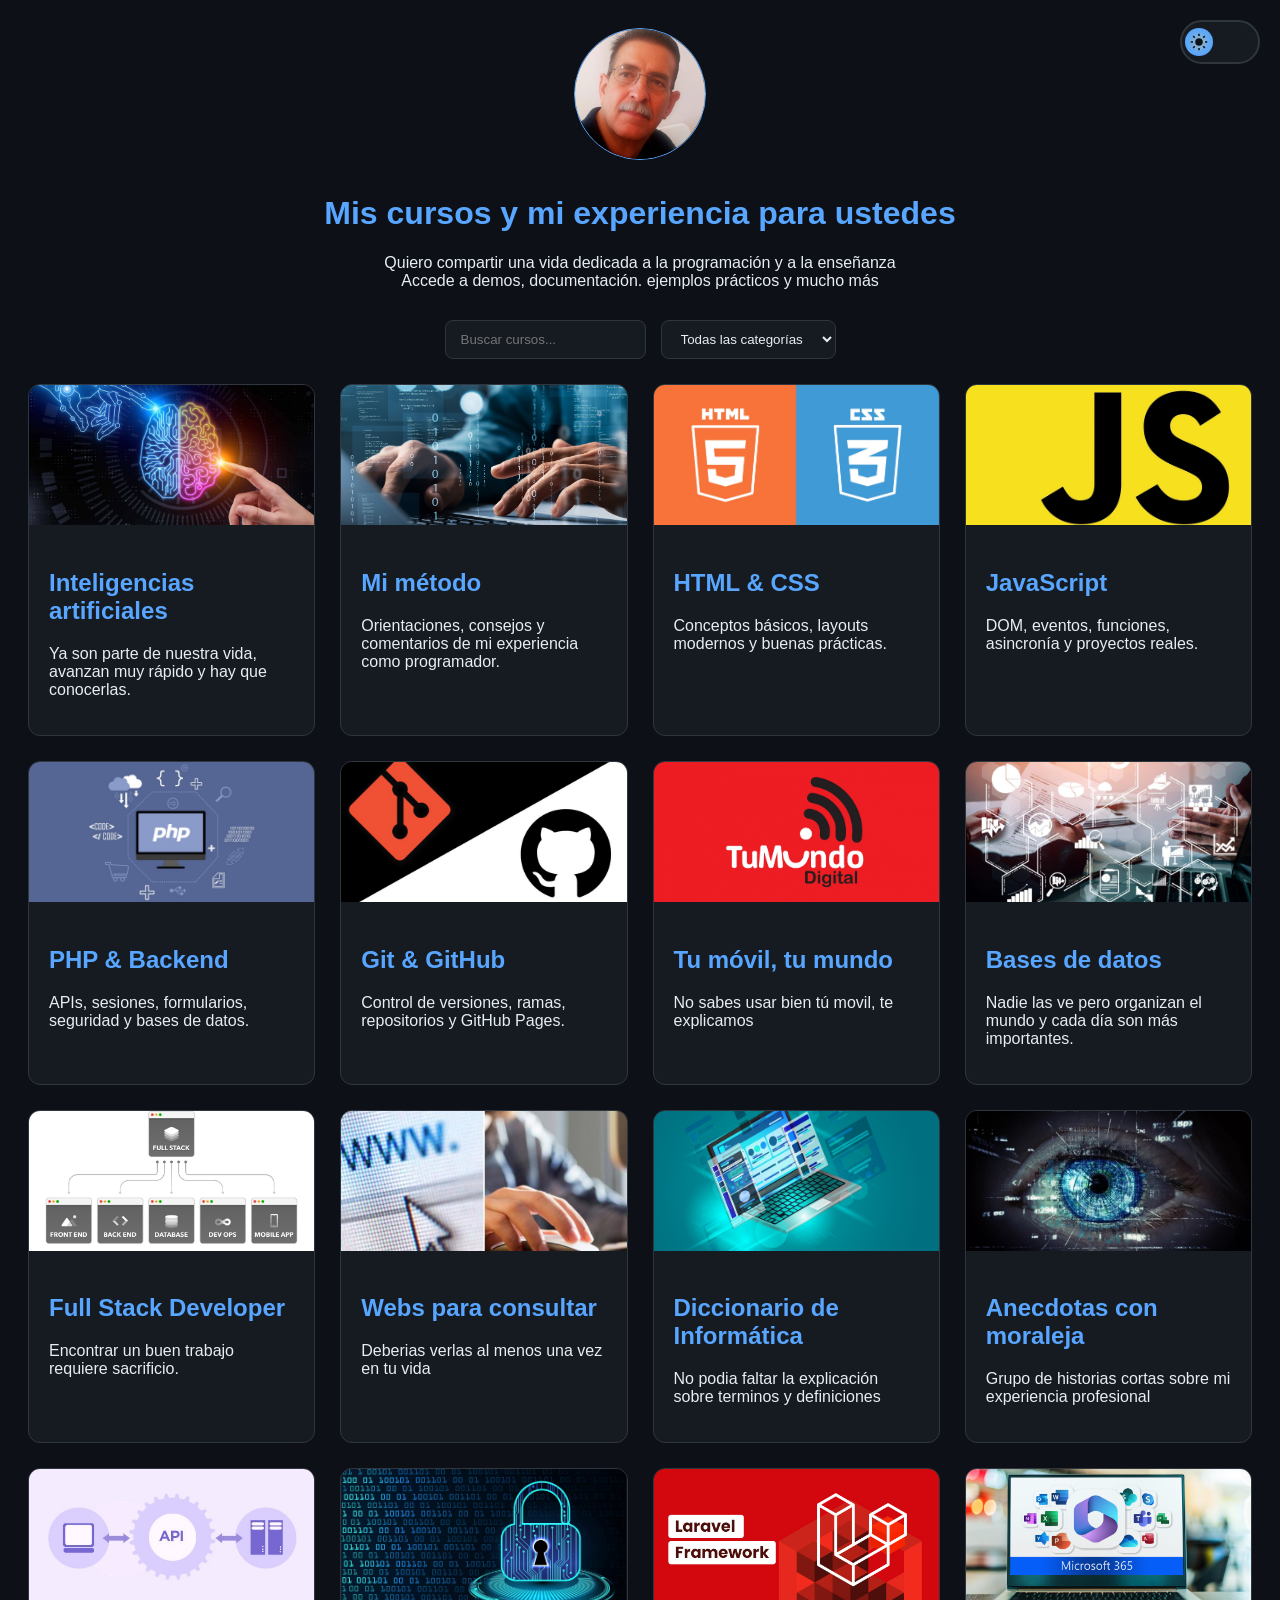
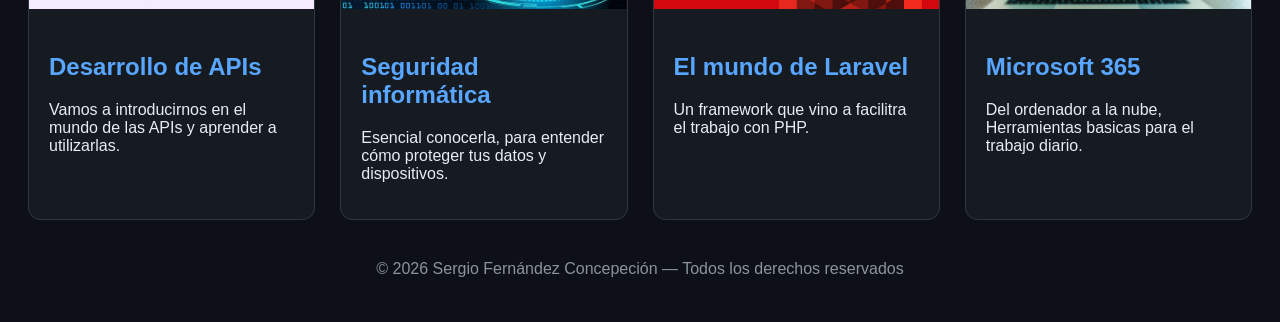
==== index.html @ 798a1a45 "Primer commit" ====
<!DOCTYPE html>
<html lang="es">
<head>
    <meta charset="UTF-8">
    <meta name="viewport" content="width=device-width, initial-scale=1.0">
    <title>Mis Cursos</title>
    <link rel="stylesheet" href="styles.css">
</head>
<body class="dark">

<header class="header">
    <img src="img/sergio.png" alt="Foto de Sergio" class="profile-photo">
    <h1>Mis cursos y mi experiencia para ustedes</h1>
    <p>Quiero compartir una vida dedicada a la programación y a la enseñanza<br>
    Accede a demos, documentación. ejemplos prácticos y mucho más</p>

    <!-- Toggle modo claro/oscuro -->
    <!--<label class="theme-switch">
        <input type="checkbox" id="themeToggle">
        <span class="slider">
            <span class="icon-sun">☀️</span>
            <span class="icon-moon">🌙</span>
        </span>
    </label>-->

    <label class="theme-switch">
    <input type="checkbox" id="themeToggle">
    <span class="switch-track">
        <span class="switch-thumb">
            <!-- Icono sol -->
            <svg class="icon-sun" viewBox="0 0 24 24">
                <circle cx="12" cy="12" r="5" fill="currentColor"/>
                <g stroke="currentColor" stroke-width="2">
                    <line x1="12" y1="1" x2="12" y2="4"/>
                    <line x1="12" y1="20" x2="12" y2="23"/>
                    <line x1="1" y1="12" x2="4" y2="12"/>
                    <line x1="20" y1="12" x2="23" y2="12"/>
                    <line x1="4.2" y1="4.2" x2="6.4" y2="6.4"/>
                    <line x1="17.6" y1="17.6" x2="19.8" y2="19.8"/>
                    <line x1="4.2" y1="19.8" x2="6.4" y2="17.6"/>
                    <line x1="17.6" y1="6.4" x2="19.8" y2="4.2"/>
                </g>
            </svg>

            <!-- Icono luna -->
            <svg class="icon-moon" viewBox="0 0 24 24">
                <path fill="currentColor"
                    d="M21 12.79A9 9 0 0111.21 3 7 7 0 1019 14.79 9 9 0 0121 12.79z"/>
            </svg>
        </span>
    </span>
</label>



</header>

<!-- Buscador + Categorías -->
<section class="controls">
    <input type="text" id="searchInput" placeholder="Buscar cursos...">

    <select id="categoryFilter">
        <option value="all">Todas las categorías</option>
        <option value="ia">Inteligencia Artificial</option>
        <option value="cursos">Cursos</option>
        <option value="frontend">Frontend</option>
        <option value="backend">Backend</option>
        <option value="tools">Herramientas</option>
        <option value="general">General</option>
    </select>
</section>

<main class="courses-container">

    <!-- IA -->
    <a href="#" class="course-card" data-category="ia">
        <img src="img/ia.jpg" class="card-img">
        <div class="card-content">
            <h2>Inteligencias artificiales</h2>
            <p>Ya son parte de nuestra vida, avanzan muy rápido y hay que conocerlas.</p>
            <!--<span class="icon-svg">🤖</span>-->
        </div>
    </a>

    <!-- Mi experiencia -->
    <a href="#" class="course-card" data-category="general">
        <img src="img/miexperiencia.jpg" class="card-img">
        <div class="card-content">
            <h2>Mi método</h2>
            <p>Orientaciones, consejos y comentarios de mi experiencia como programador.</p>
            <!--<span class="icon-svg">🤖</span>-->
        </div>
    </a>

    <!-- FRONTEND y CURSOS-->
    <a href="#" class="course-card" data-category="frontend cursos">
        <img src="img/html-css.jpg" class="card-img">
        <div class="card-content">
            <h2>HTML & CSS</h2>
            <p>Conceptos básicos, layouts modernos y buenas prácticas.</p>
            <!--<span class="icon-svg">🎨</span>-->
        </div>
    </a>

    <a href="#" class="course-card" data-category="frontend cursos">
        <img src="img/javascript.jpg" class="card-img">
        <div class="card-content">
            <h2>JavaScript</h2>
            <p>DOM, eventos, funciones, asincronía y proyectos reales.</p>
            <!--<span class="icon-svg">⚡</span>-->
        </div>
    </a>

    <!-- BACKEND y CURSOS-->
    <a href="#" class="course-card" data-category="backend cursos">
        <img src="img/php.jpg" class="card-img">
        <div class="card-content">
            <h2>PHP & Backend</h2>
            <p>APIs, sesiones, formularios, seguridad y bases de datos.</p>
            <!--<span class="icon-svg">🖥️</span>-->
        </div>
    </a>

    <!-- Tools y cursos -->
    <a href="#" class="course-card" data-category="tools cursos">
        <img src="img/git-github.jpg" class="card-img">
        <div class="card-content">
            <h2>Git & GitHub</h2>
            <p>Control de versiones, ramas, repositorios y GitHub Pages.</p>
            <!--<span class="icon-svg">🔧</span>-->
        </div>
    </a>

    <!-- Tu movil, Tu mundo -->
    <a href="#" class="course-card" data-category="general cursos">
        <img src="img/tumovil-tumundo.jpg" class="card-img">
        <div class="card-content">
            <h2>Tu móvil, tu mundo</h2>
            <p>No sabes usar bien tú movil, te explicamos</p>
            <!--<span class="icon-svg">📱</span>-->
        </div>
    </a>

    <!-- Bases de datos -->
    <a href="#" class="course-card" data-category="backend cursos">
        <img src="img/basesdedatos.jpg" class="card-img">
        <div class="card-content">
            <h2>Bases de datos</h2>
            <p>Nadie las ve pero organizan el mundo y cada día son más importantes.</p>
            <!--<span class="icon-svg">🗄️</span>-->
        </div>
    </a>

    <!-- Full Stack Developer -->
    <a href="#" class="course-card" data-category="general">
        <img src="img/fullstack.jpg" class="card-img">
        <div class="card-content">
            <h2>Full Stack Developer</h2>
            <p>Encontrar un buen trabajo requiere sacrificio.</p>
            <!--<span class="icon-svg">💼</span>-->
        </div>
    </a>

    <!-- Webs para consultar -->
    <a href="#" class="course-card" data-category="general">
        <img src="img/webs.jpg" class="card-img">
        <div class="card-content">
            <h2>Webs para consultar</h2>
            <p>Deberias verlas al menos una vez en tu vida</p>
            <!--<span class="icon-svg">💼</span>-->
        </div>
    </a>

    <!-- Diccionario -->
    <a href="#" class="course-card" data-category="general">
        <img src="img/diccionario.jpg" class="card-img">
        <div class="card-content">
            <h2>Diccionario de Informática</h2>
            <p>No podia faltar la explicación sobre terminos y definiciones</p>
            <!--<span class="icon-svg">💼</span>-->
        </div>
    </a>

    <!-- Cuentos -->
    <a href="#" class="course-card" data-category="general">
        <img src="img/cuentos.jpg" class="card-img">
        <div class="card-content">
            <h2>Anecdotas con moraleja</h2>
            <p>Grupo de historias cortas sobre mi experiencia profesional</p>
            <!--<span class="icon-svg">💼</span>-->
        </div>
    </a>

    <!-- Desarrollo de APIs -->
    <a href="#" class="course-card" data-category="cursos">
        <img src="img/apis.jpg" class="card-img">
        <div class="card-content">
            <h2>Desarrollo de APIs</h2>
            <p>Vamos a introducirnos en el mundo de las APIs y aprender a utilizarlas.</p>
            <!--<span class="icon-svg">💼</span>-->
        </div>
    </a>

    <!-- Seguridad informatica -->
    <a href="#" class="course-card" data-category="general">
        <img src="img/seguridad.jpg" class="card-img">
        <div class="card-content">
            <h2>Seguridad informática</h2>
            <p>Esencial conocerla, para entender cómo proteger tus datos y dispositivos.</p>
        </div>
    </a>

    <!-- El mundo de Laravel -->
    <a href="#" class="course-card" data-category="cursos">
        <img src="img/laravel.jpg" class="card-img">
        <div class="card-content">
            <h2>El mundo de Laravel</h2>
            <p>Un framework que vino a facilitra el trabajo con PHP.</p>
            <!--<span class="icon-svg">💼</span>-->
        </div>
    </a>

    <!-- Microsoft 365 -->
    <a href="#" class="course-card" data-category="general cursos tools">
        <img src="img/microsoft365.jpg" class="card-img">
        <div class="card-content">
            <h2>Microsoft 365</h2>
            <p>Del ordenador a la nube, Herramientas basicas para el trabajo diario.</p>
            <!--<span class="icon-svg">💼</span>-->
        </div>
    </a>

</main>

<footer class="footer">
    <p>© 2026 Sergio Fernández Concepeción — Todos los derechos reservados</p>

    <!--<div class="social">
        <a href="#" class="social-icon">🐦</a>
        <a href="#" class="social-icon">📘</a>
        <a href="#" class="social-icon">📸</a>
        <a href="#" class="social-icon">💼</a>
    </div>-->
</footer>

<script src="script.js"></script>
</body>
</html>
---- styles.css ----
/* VARIABLES DE COLOR */
body.dark {
    --bg: #0d1117;
    --bg-card: #161b22;
    --text: #e6edf3;
    --text-soft: #8b949e;
    --primary: #58a6ff;
    --border: #30363d;
}

body.light {
    --bg: #e9f1ff;
    --bg-card: #ffffff;
    --text: #1a1a1a;
    --text-soft: #444;
    --primary: #1a73e8;
    --border: #c7d7f5;
}

body {
    background: var(--bg);
    color: var(--text);
    transition: background 0.3s, color 0.3s;
    padding: 20px;
    font-family: "Segoe UI", Roboto, sans-serif;
}

/* FOTO */
.profile-photo {
    width: 130px;
    height: 130px;
    border-radius: 50%;
    border: 1px solid var(--primary);
    object-fit: cover;
    margin-bottom: 10px;
}

/* HEADER */
.header {
    text-align: center;
    margin-bottom: 30px;
}

.header h1 {
    color: var(--primary);
}

/* TOGGLE MODO OSCURO/CLARO */
/*.theme-switch {
    position: absolute;
    top: 20px;
    right: 20px;
}

.theme-switch input {
    display: none;
}

.slider {
    width: 60px;
    height: 28px;
    background: var(--bg-card);
    border: 2px solid var(--border);
    border-radius: 20px;
    position: relative;
    cursor: pointer;
}

.slider::before {
    content: "";
    width: 24px;
    height: 24px;
    background: var(--primary);
    border-radius: 50%;
    position: absolute;
    top: 1px;
    left: 1px;
    transition: 0.3s;
}

input:checked + .slider::before {
    transform: translateX(32px);
}

.icon-sun,
.icon-moon {
    position: absolute;
    top: 3px;
    font-size: 18px;
}

.icon-sun { left: 6px; }
.icon-moon { right: 6px; }
*/

/* CONTROLS */
.controls {
    display: flex;
    justify-content: center;
    gap: 15px;
    margin-bottom: 25px;
}

.controls input,
.controls select {
    padding: 10px 15px;
    background: var(--bg-card);
    border: 1px solid var(--border);
    color: var(--text);
    border-radius: 8px;
}

/* TARJETAS */
.courses-container {
    display: grid;
    grid-template-columns: repeat(auto-fit, minmax(260px, 1fr));
    gap: 25px;
}

.course-card {
    background: var(--bg-card);
    border: 1px solid var(--border);
    border-radius: 12px;
    overflow: hidden;
    text-decoration: none;
    color: var(--text);
    transition: 0.25s ease;
}

.course-card:hover {
    transform: translateY(-6px);
    border-color: var(--primary);
    box-shadow: 0 6px 18px rgba(0,0,0,0.3);
}

.card-img {
    width: 100%;
    height: 140px;
    object-fit: cover;
}

.card-content {
    padding: 20px;
    position: relative;
}

.card-content h2 {
    color: var(--primary);
}

.icon-svg {
    position: absolute;
    right: 20px;
    bottom: 20px;
    font-size: 1.6rem;
}

/* FOOTER */
.footer {
    text-align: center;
    margin-top: 40px;
    color: var(--text-soft);
}

.social {
    margin-top: 10px;
}

.social-icon {
    margin: 0 8px;
    font-size: 1.4rem;
    color: var(--primary);
    text-decoration: none;
}

/* CONTENEDOR Boton claro/oscuro*/
.theme-switch {
    position: absolute;
    top: 20px;
    right: 20px;
    cursor: pointer;
}

.theme-switch input {
    display: none;
}

/* PISTA DEL SWITCH */
.switch-track {
    width: 70px;
    height: 34px;
    background: var(--bg-card);
    border: 2px solid var(--border);
    border-radius: 30px;
    display: flex;
    align-items: center;
    padding: 3px;
    transition: background 0.3s, border-color 0.3s;
    position: relative;
}

/* CÍRCULO DESLIZANTE */
.switch-thumb {
    width: 28px;
    height: 28px;
    background: var(--primary);
    border-radius: 50%;
    display: flex;
    align-items: center;
    justify-content: center;
    color: var(--bg);
    transition: transform 0.35s ease, background 0.3s;
    position: relative;
}

/* ICONOS */
.icon-sun,
.icon-moon {
    width: 18px;
    height: 18px;
    position: absolute;
    opacity: 0;
    transition: opacity 0.3s ease;
}

/* Sol visible en modo oscuro */
body.dark .icon-sun {
    opacity: 1;
}

/* Luna visible en modo claro */
body.light .icon-moon {
    opacity: 1;
}

/* Movimiento del deslizador */
input:checked + .switch-track .switch-thumb {
    transform: translateX(36px);
}

/* EFECTOS ESPECIALES */
body.dark .icon-sun {
    filter: drop-shadow(0 0 4px #ffd35a);
}

body.light .icon-moon {
    filter: drop-shadow(0 0 4px #7ab7ff);
}
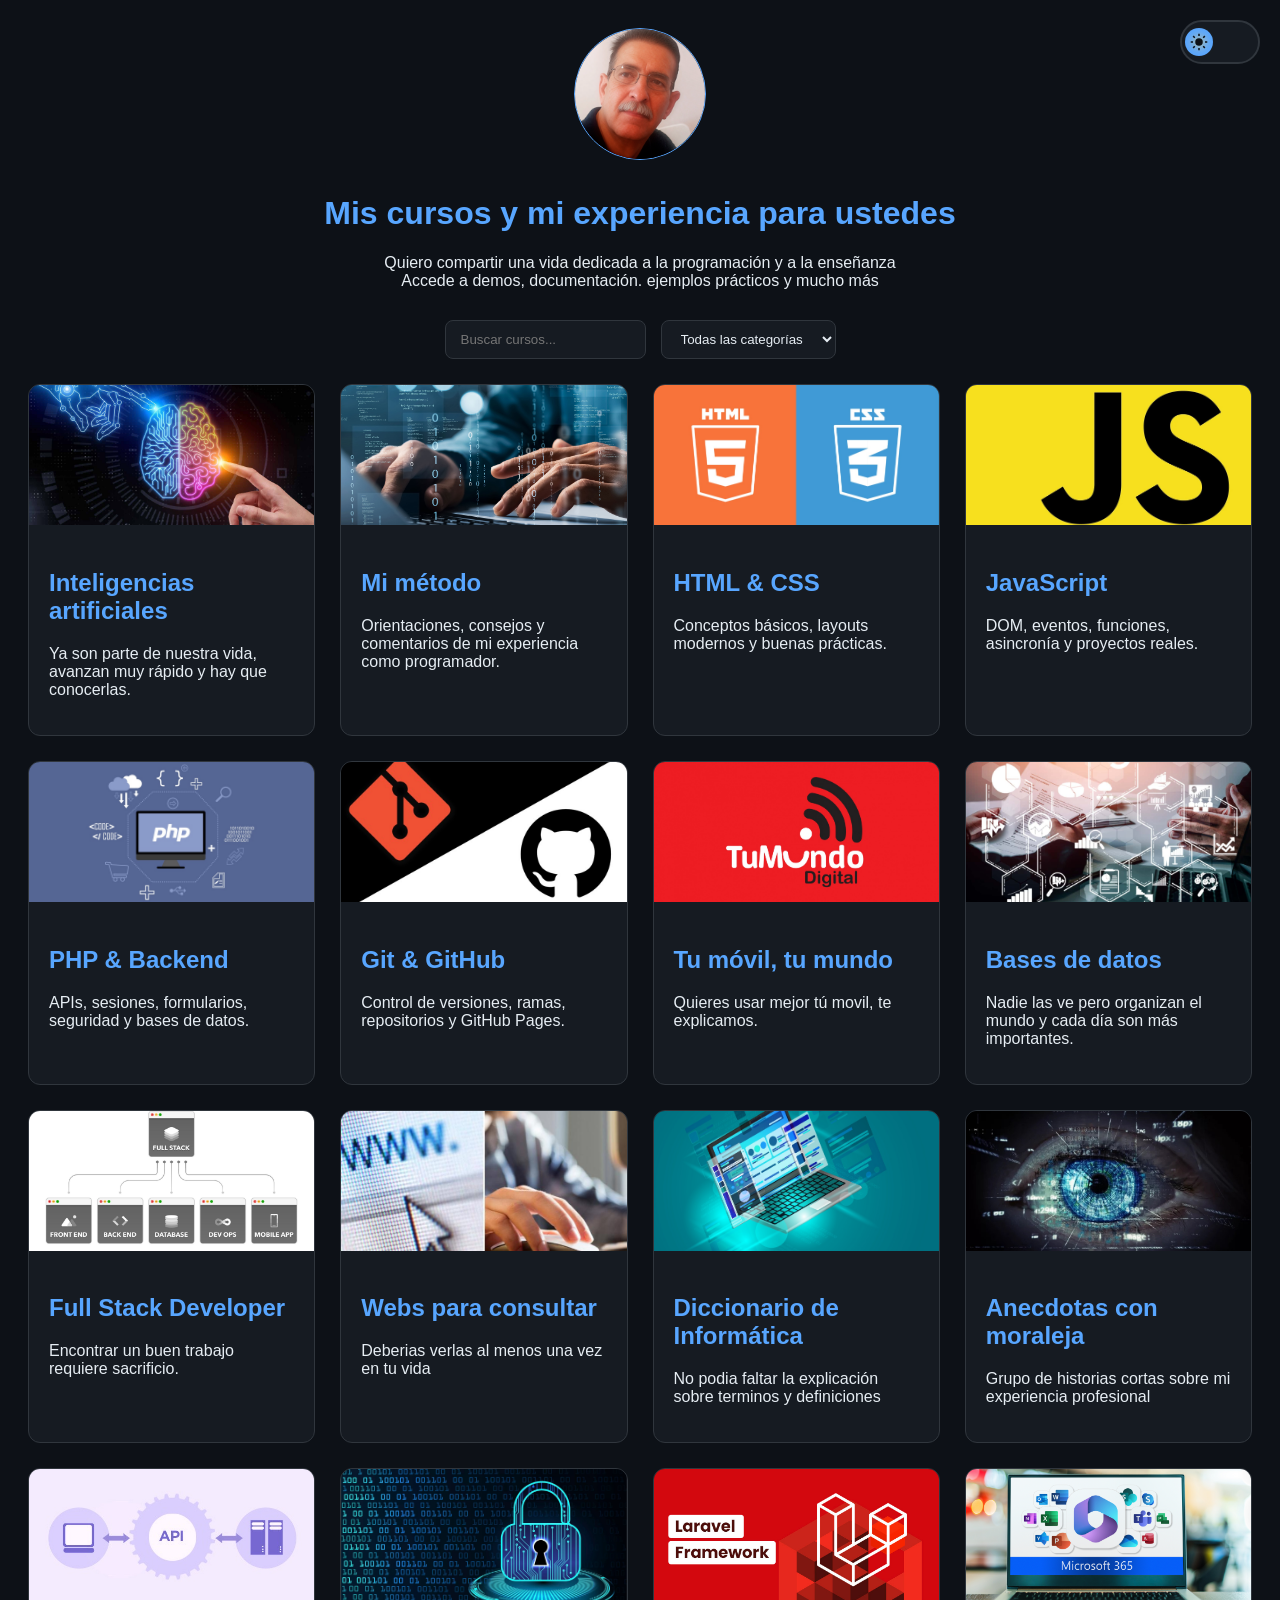
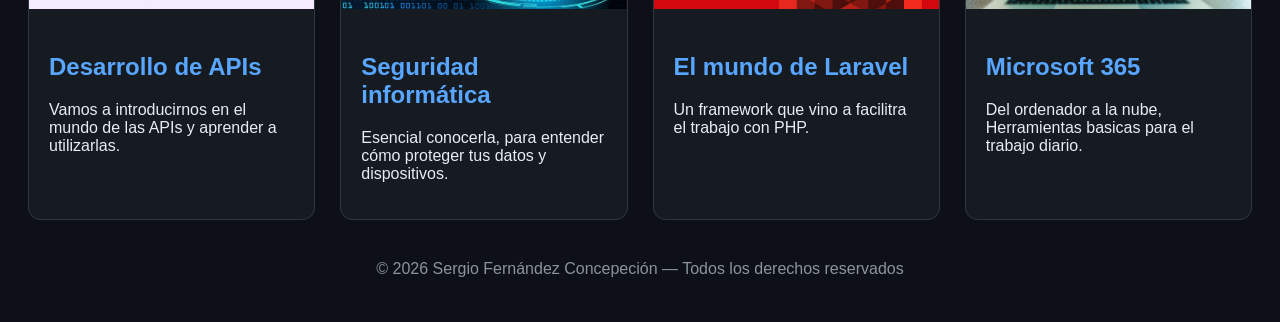
==== commit e1b5f769: "cambio5" ====
--- a/index.html
+++ b/index.html
@@ -51,8 +51,6 @@
     </span>
 </label>
 
-
-
 </header>
 
 <!-- Buscador + Categorías -->
@@ -73,7 +71,7 @@
 <main class="courses-container">
 
     <!-- IA -->
-    <a href="#" class="course-card" data-category="ia">
+    <a href="files/ia.html" class="course-card" data-category="ia">
         <img src="img/ia.jpg" class="card-img">
         <div class="card-content">
             <h2>Inteligencias artificiales</h2>
@@ -132,11 +130,11 @@
     </a>
 
     <!-- Tu movil, Tu mundo -->
-    <a href="#" class="course-card" data-category="general cursos">
+    <a href="files/tumoviltumundo.html" class="course-card" data-category="general cursos">
         <img src="img/tumovil-tumundo.jpg" class="card-img">
         <div class="card-content">
             <h2>Tu móvil, tu mundo</h2>
-            <p>No sabes usar bien tú movil, te explicamos</p>
+            <p>Quieres usar mejor tú movil, te explicamos.</p>
             <!--<span class="icon-svg">📱</span>-->
         </div>
     </a>
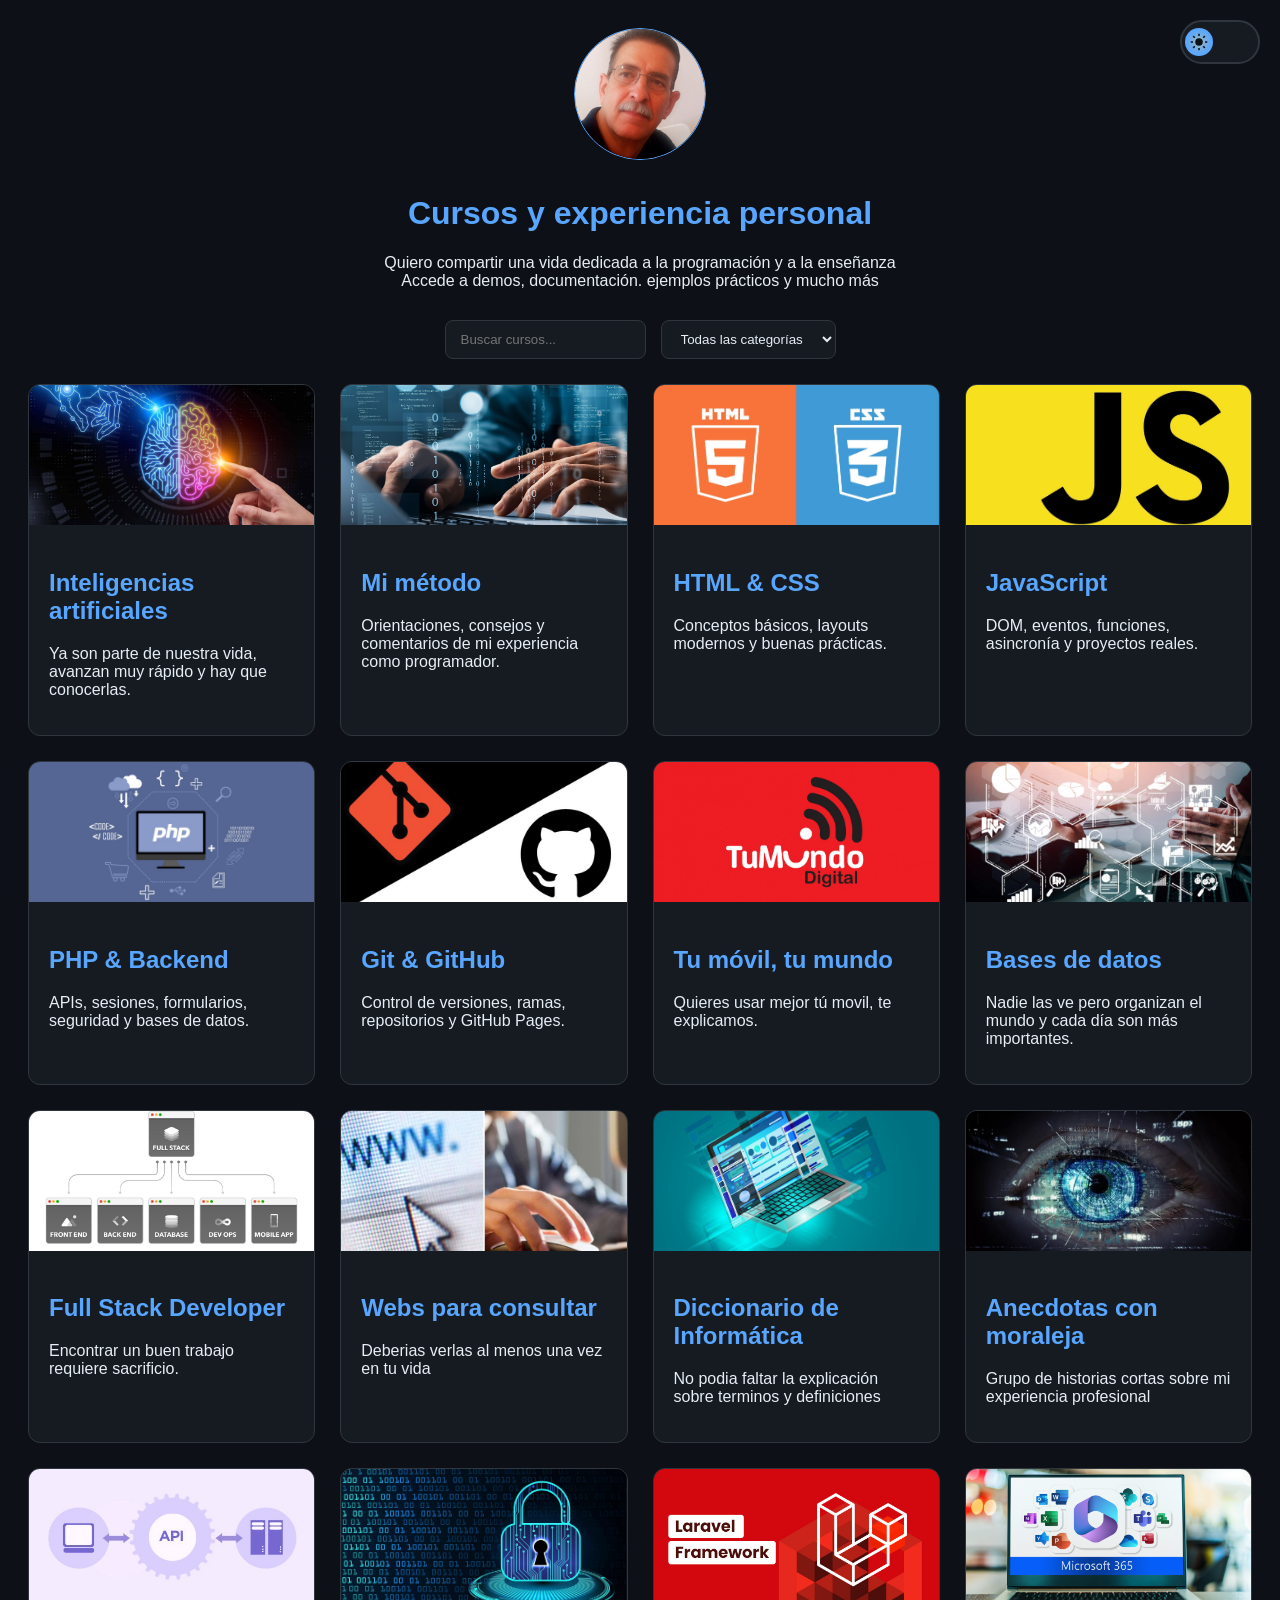
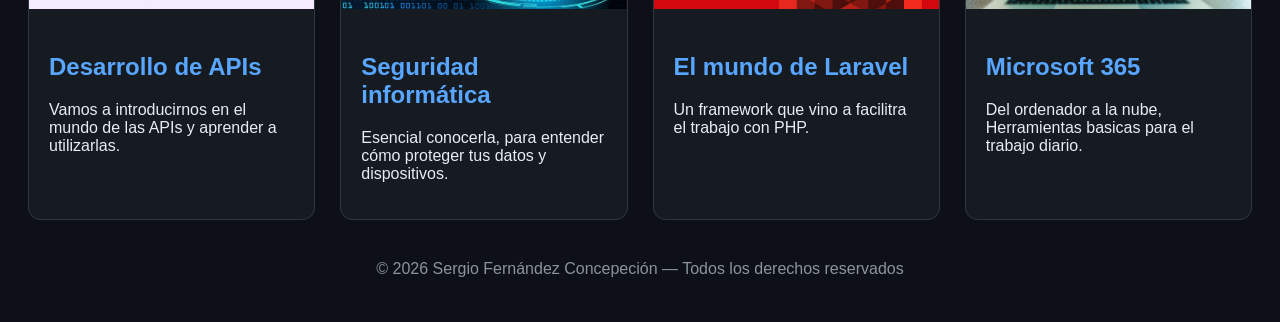
==== commit 3ed3c615: "ok" ====
--- a/index.html
+++ b/index.html
@@ -10,18 +10,9 @@
 
 <header class="header">
     <img src="img/sergio.png" alt="Foto de Sergio" class="profile-photo">
-    <h1>Mis cursos y mi experiencia para ustedes</h1>
+    <h1>Cursos y experiencia personal</h1>
     <p>Quiero compartir una vida dedicada a la programación y a la enseñanza<br>
-    Accede a demos, documentación. ejemplos prácticos y mucho más</p>
-
-    <!-- Toggle modo claro/oscuro -->
-    <!--<label class="theme-switch">
-        <input type="checkbox" id="themeToggle">
-        <span class="slider">
-            <span class="icon-sun">☀️</span>
-            <span class="icon-moon">🌙</span>
-        </span>
-    </label>-->
+     Accede a demos, documentación. ejemplos prácticos y mucho más</p>
 
     <label class="theme-switch">
     <input type="checkbox" id="themeToggle">
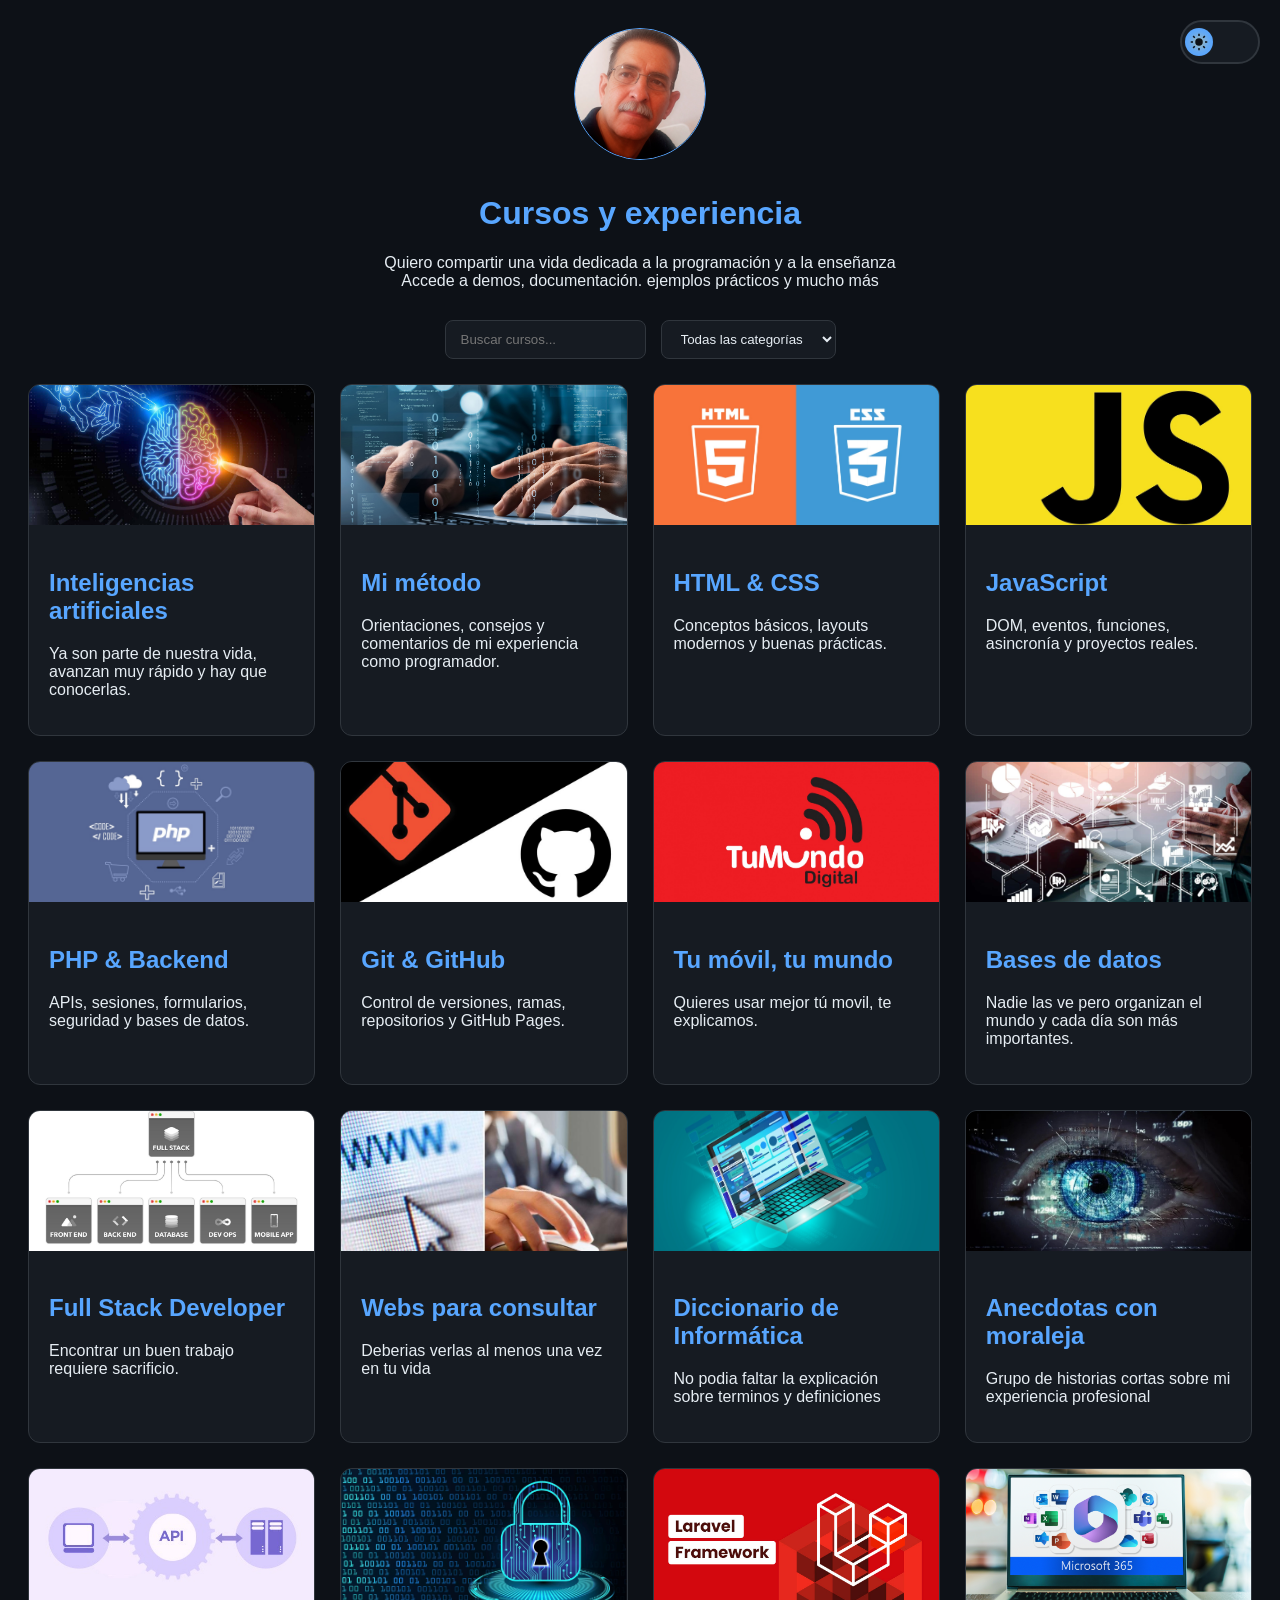
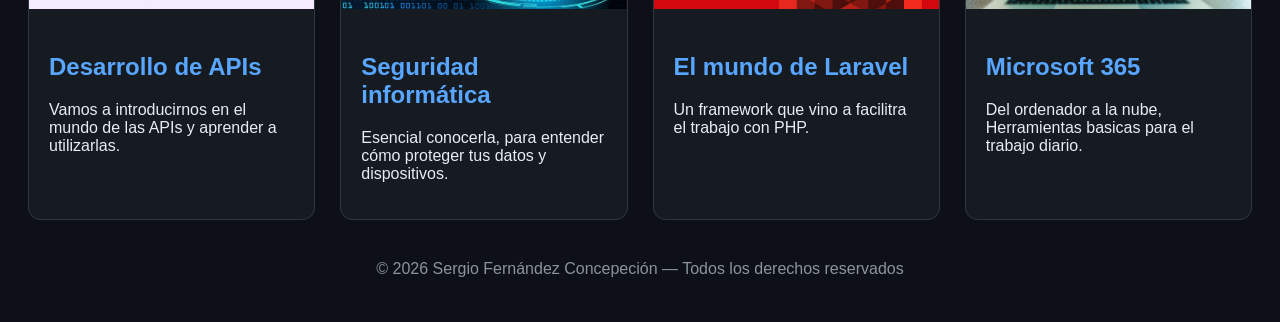
==== commit c4fa3072: "ok" ====
--- a/index.html
+++ b/index.html
@@ -4,13 +4,14 @@
     <meta charset="UTF-8">
     <meta name="viewport" content="width=device-width, initial-scale=1.0">
     <title>Mis Cursos</title>
+    <link rel="icon" type="image/svg" href="img/favicon.svg">
     <link rel="stylesheet" href="styles.css">
 </head>
 <body class="dark">
 
 <header class="header">
     <img src="img/sergio.png" alt="Foto de Sergio" class="profile-photo">
-    <h1>Cursos y experiencia personal</h1>
+    <h1>Cursos y experiencia</h1>
     <p>Quiero compartir una vida dedicada a la programación y a la enseñanza<br>
      Accede a demos, documentación. ejemplos prácticos y mucho más</p>
 
